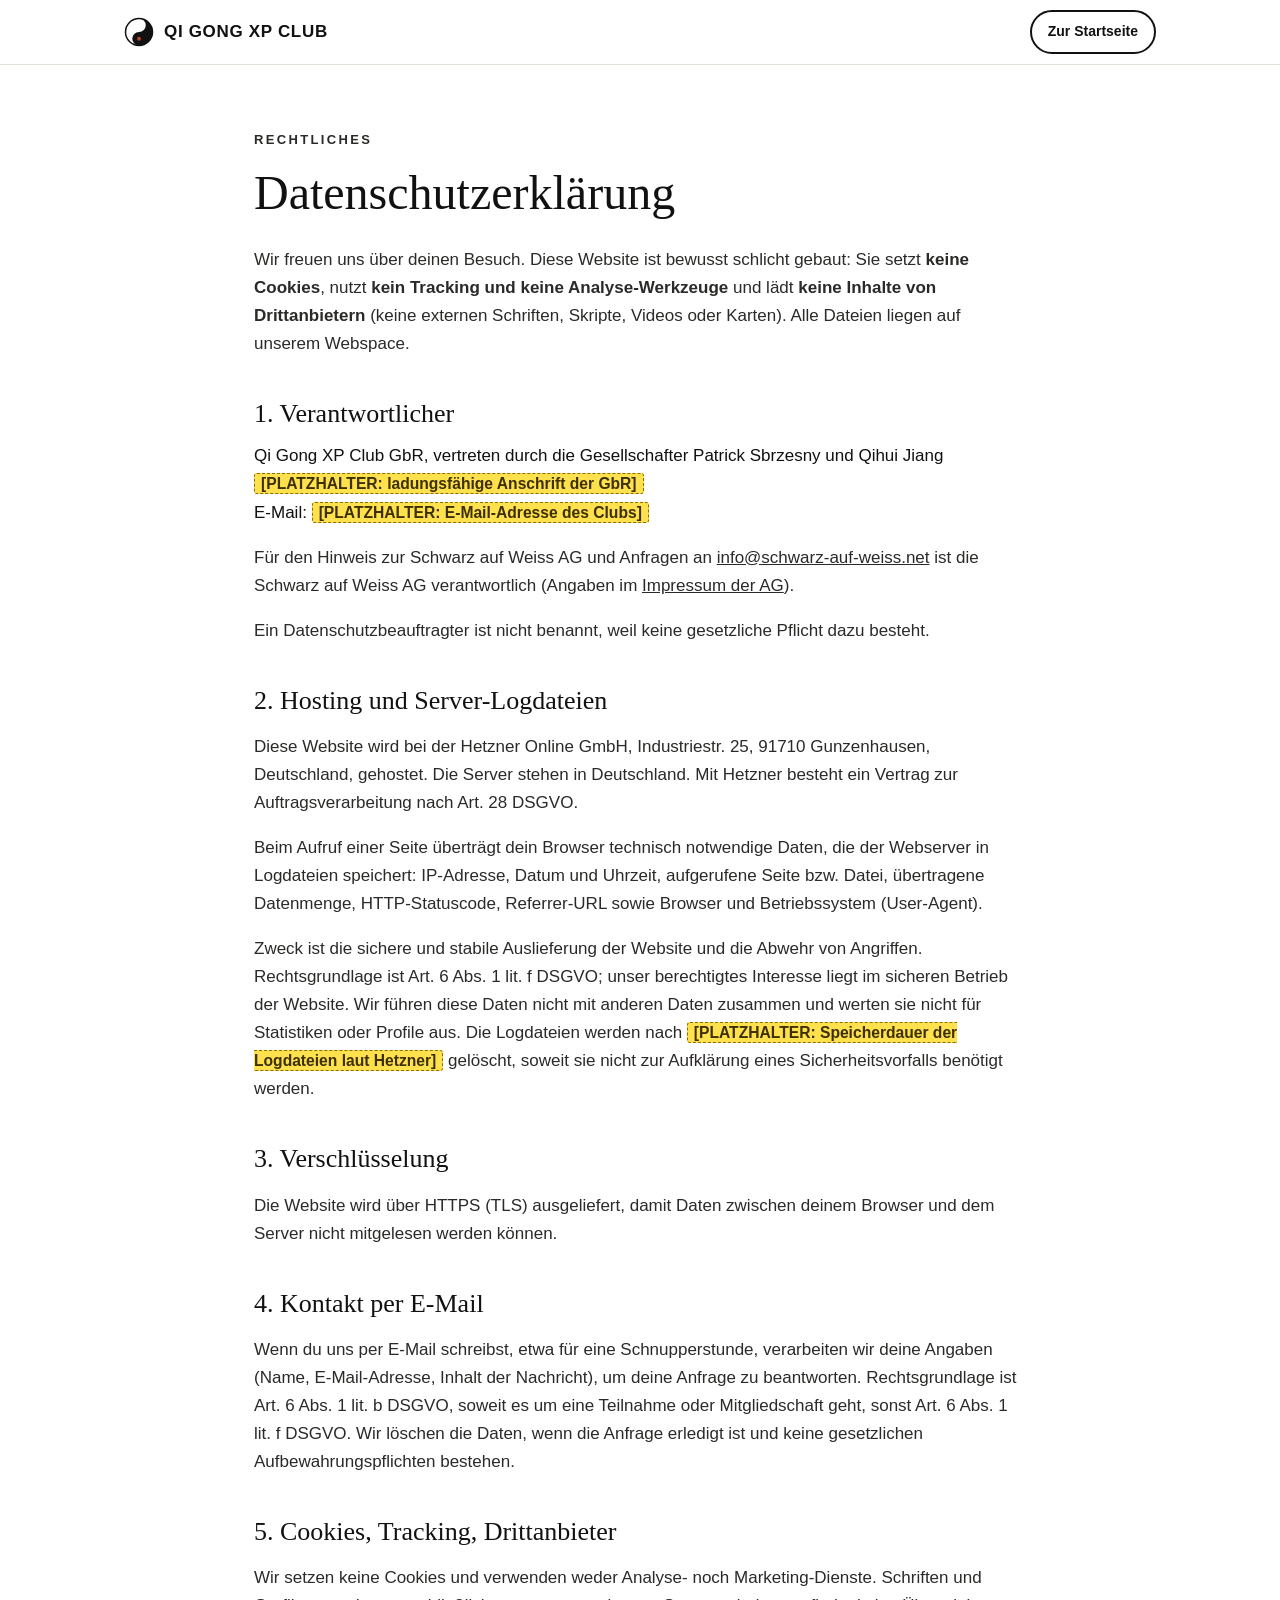
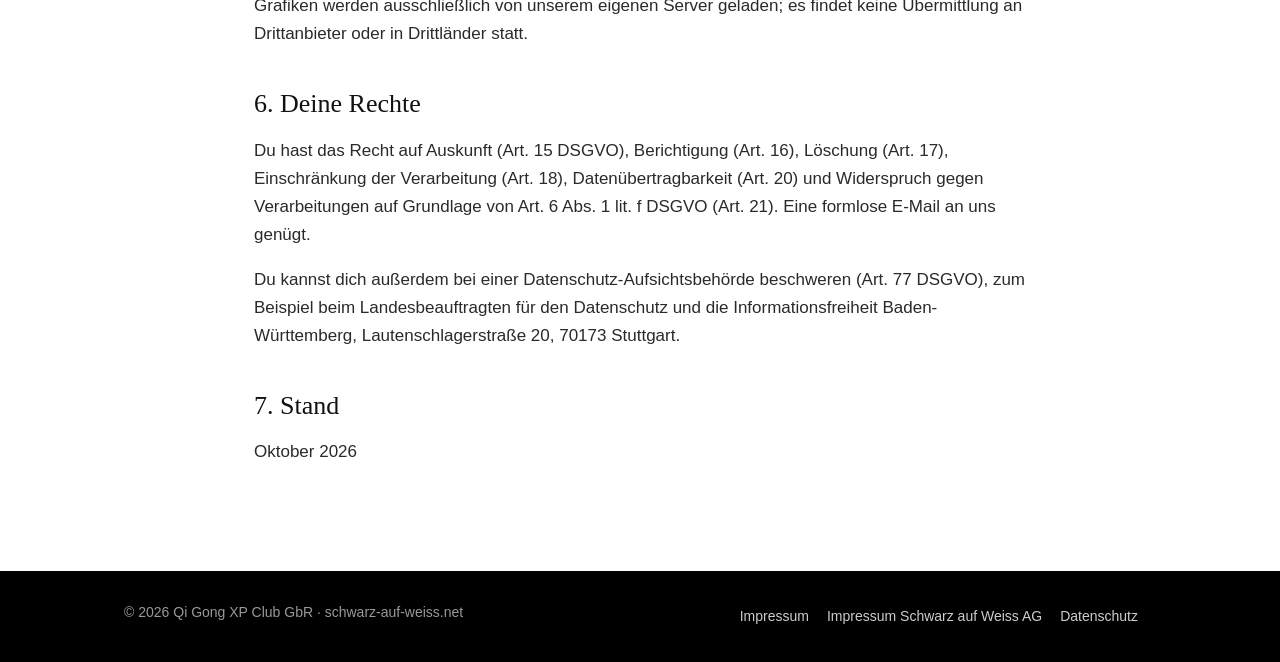
==== datenschutz.html @ 0718e920 "Statische Website schwarz-auf-weiss.net: AG-Hinweis, Qi Gong XP Club, Impressum, Datenschutz, Hetzne" ====
<!DOCTYPE html>
<html lang="de">
<head>
<meta charset="utf-8">
<meta name="viewport" content="width=device-width, initial-scale=1">
<title>Datenschutzerklärung · schwarz-auf-weiss.net</title>
<meta name="description" content="Datenschutzerklärung für schwarz-auf-weiss.net: keine Cookies, kein Tracking, keine Drittanbieter.">
<link rel="stylesheet" href="assets/style.css">
<link rel="icon" href="assets/favicon.svg" type="image/svg+xml">
</head>
<body>
<a class="skip" href="#inhalt">Zum Inhalt springen</a>

<header class="nav">
  <div class="wrap">
    <a class="logo" href="/" aria-label="Qi Gong XP Club">
      <svg viewBox="0 0 40 40" aria-hidden="true"><circle cx="20" cy="20" r="18" fill="none" stroke="#111" stroke-width="2"/><path d="M20 2a18 18 0 0 1 0 36a9 9 0 0 1 0-18a9 9 0 0 0 0-18z" fill="#111"/><circle cx="20" cy="11" r="2.6" fill="#fff"/><circle cx="20" cy="29" r="2.6" fill="#b5452a"/></svg>
      QI GONG XP CLUB
    </a>
    <a class="btn small ghost" href="/">Zur Startseite</a>
  </div>
</header>

<main id="inhalt" class="legal">
  <div class="wrap">
    <p class="eyebrow">Rechtliches</p>
    <h1>Datenschutzerklärung</h1>
    <p>Wir freuen uns über deinen Besuch. Diese Website ist bewusst schlicht gebaut: Sie setzt <strong>keine Cookies</strong>, nutzt <strong>kein Tracking und keine Analyse-Werkzeuge</strong> und lädt <strong>keine Inhalte von Drittanbietern</strong> (keine externen Schriften, Skripte, Videos oder Karten). Alle Dateien liegen auf unserem Webspace.</p>

    <h2>1. Verantwortlicher</h2>
    <address>
      Qi Gong XP Club GbR, vertreten durch die Gesellschafter Patrick Sbrzesny und Qihui Jiang<br>
      <span class="ph">[PLATZHALTER: ladungsfähige Anschrift der GbR]</span><br>
      E-Mail: <span class="ph">[PLATZHALTER: E-Mail-Adresse des Clubs]</span>
    </address>
    <p>Für den Hinweis zur Schwarz auf Weiss AG und Anfragen an <a href="mailto:info@schwarz-auf-weiss.net">info@schwarz-auf-weiss.net</a> ist die Schwarz auf Weiss AG verantwortlich (Angaben im <a href="impressum-ag.html">Impressum der AG</a>).</p>
    <p>Ein Datenschutzbeauftragter ist nicht benannt, weil keine gesetzliche Pflicht dazu besteht.</p>

    <h2>2. Hosting und Server-Logdateien</h2>
    <p>Diese Website wird bei der Hetzner Online GmbH, Industriestr. 25, 91710 Gunzenhausen, Deutschland, gehostet. Die Server stehen in Deutschland. Mit Hetzner besteht ein Vertrag zur Auftragsverarbeitung nach Art. 28 DSGVO.</p>
    <p>Beim Aufruf einer Seite überträgt dein Browser technisch notwendige Daten, die der Webserver in Logdateien speichert: IP-Adresse, Datum und Uhrzeit, aufgerufene Seite bzw. Datei, übertragene Datenmenge, HTTP-Statuscode, Referrer-URL sowie Browser und Betriebssystem (User-Agent).</p>
    <p>Zweck ist die sichere und stabile Auslieferung der Website und die Abwehr von Angriffen. Rechtsgrundlage ist Art. 6 Abs. 1 lit. f DSGVO; unser berechtigtes Interesse liegt im sicheren Betrieb der Website. Wir führen diese Daten nicht mit anderen Daten zusammen und werten sie nicht für Statistiken oder Profile aus. Die Logdateien werden nach <span class="ph">[PLATZHALTER: Speicherdauer der Logdateien laut Hetzner]</span> gelöscht, soweit sie nicht zur Aufklärung eines Sicherheitsvorfalls benötigt werden.</p>

    <h2>3. Verschlüsselung</h2>
    <p>Die Website wird über HTTPS (TLS) ausgeliefert, damit Daten zwischen deinem Browser und dem Server nicht mitgelesen werden können.</p>

    <h2>4. Kontakt per E-Mail</h2>
    <p>Wenn du uns per E-Mail schreibst, etwa für eine Schnupperstunde, verarbeiten wir deine Angaben (Name, E-Mail-Adresse, Inhalt der Nachricht), um deine Anfrage zu beantworten. Rechtsgrundlage ist Art. 6 Abs. 1 lit. b DSGVO, soweit es um eine Teilnahme oder Mitgliedschaft geht, sonst Art. 6 Abs. 1 lit. f DSGVO. Wir löschen die Daten, wenn die Anfrage erledigt ist und keine gesetzlichen Aufbewahrungspflichten bestehen.</p>

    <h2>5. Cookies, Tracking, Drittanbieter</h2>
    <p>Wir setzen keine Cookies und verwenden weder Analyse- noch Marketing-Dienste. Schriften und Grafiken werden ausschließlich von unserem eigenen Server geladen; es findet keine Übermittlung an Drittanbieter oder in Drittländer statt.</p>

    <h2>6. Deine Rechte</h2>
    <p>Du hast das Recht auf Auskunft (Art. 15 DSGVO), Berichtigung (Art. 16), Löschung (Art. 17), Einschränkung der Verarbeitung (Art. 18), Datenübertragbarkeit (Art. 20) und Widerspruch gegen Verarbeitungen auf Grundlage von Art. 6 Abs. 1 lit. f DSGVO (Art. 21). Eine formlose E-Mail an uns genügt.</p>
    <p>Du kannst dich außerdem bei einer Datenschutz-Aufsichtsbehörde beschweren (Art. 77 DSGVO), zum Beispiel beim Landesbeauftragten für den Datenschutz und die Informationsfreiheit Baden-Württemberg, Lautenschlagerstraße 20, 70173 Stuttgart.</p>

    <h2>7. Stand</h2>
    <p>Oktober 2026</p>

  </div>
</main>

<footer>
  <div class="wrap">
    <div>© 2026 Qi Gong XP Club GbR · schwarz-auf-weiss.net</div>
    <nav aria-label="Rechtliches"><a href="impressum.html">Impressum</a><a href="impressum-ag.html">Impressum Schwarz auf Weiss AG</a><a href="datenschutz.html">Datenschutz</a></nav>
  </div>
</footer>
</body>
</html>
---- assets/style.css ----
:root{
    --ink:#111; --paper:#fff; --soft:#f5f3ef; --line:#e3e0da; --muted:#5d5a55;
    --accent:#b5452a; --accent-soft:#f6e9e4;
    --max:1080px;
    --font:-apple-system,BlinkMacSystemFont,"Segoe UI",Roboto,"Helvetica Neue",Arial,sans-serif;
    --serif:Georgia,"Times New Roman",serif;
  }
  *{box-sizing:border-box}
  html{scroll-behavior:smooth}
  body{margin:0;font-family:var(--font);color:var(--ink);background:var(--paper);line-height:1.65;font-size:17px;-webkit-font-smoothing:antialiased}
  a{color:inherit}
  .wrap{max-width:var(--max);margin:0 auto;padding:0 24px}
  header.nav{position:sticky;top:0;z-index:10;background:rgba(255,255,255,.94);backdrop-filter:blur(6px);border-bottom:1px solid var(--line)}
  header.nav .wrap{display:flex;align-items:center;justify-content:space-between;height:64px;gap:16px}
  .logo{display:flex;align-items:center;gap:10px;font-weight:700;letter-spacing:.04em;text-decoration:none}
  .logo svg{width:30px;height:30px}
  nav ul{list-style:none;display:flex;gap:22px;margin:0;padding:0;font-size:15px}
  nav a{text-decoration:none;color:var(--muted)}
  nav a:hover{color:var(--ink)}
  .btn{display:inline-block;background:var(--ink);color:#fff;text-decoration:none;padding:13px 24px;border-radius:999px;font-weight:600;font-size:16px;border:2px solid var(--ink);transition:.2s}
  .btn:hover{background:var(--accent);border-color:var(--accent)}
  .btn.ghost{background:transparent;color:var(--ink)}
  .btn.ghost:hover{background:var(--ink);color:#fff;border-color:var(--ink)}
  .btn.small{padding:8px 16px;font-size:14px}

  /* Hero */
  .hero{background:var(--ink);color:#fff;position:relative;overflow:hidden}
  .hero .wrap{display:grid;grid-template-columns:1.2fr .8fr;align-items:center;gap:40px;padding-top:96px;padding-bottom:96px}
  .eyebrow{text-transform:uppercase;letter-spacing:.18em;font-size:13px;color:var(--accent);font-weight:700;margin:0 0 14px}
  .hero .eyebrow{color:#e9a48f}
  h1,h2,h3{font-family:var(--serif);font-weight:400;line-height:1.2;margin:0 0 .5em}
  h1{font-size:clamp(40px,6vw,68px)}
  h2{font-size:clamp(30px,4vw,42px)}
  h3{font-size:22px}
  .hero p.lead{font-size:20px;color:#d8d5cf;max-width:34em}
  .hero .facts{display:flex;flex-wrap:wrap;gap:10px;margin:26px 0 34px;padding:0;list-style:none}
  .hero .facts li{border:1px solid #444;border-radius:999px;padding:6px 14px;font-size:15px;color:#eee}
  .hero .btn{background:#fff;color:var(--ink);border-color:#fff}
  .hero .btn:hover{background:var(--accent);border-color:var(--accent);color:#fff}
  .hero .btn.ghost{background:transparent;color:#fff;border-color:#666;margin-left:10px}
  .hero-art{display:flex;justify-content:center}
  .hero-art svg{width:100%;max-width:340px;height:auto}

  section{padding:88px 0}
  section.alt{background:var(--soft)}
  .intro{max-width:44em;color:var(--muted);font-size:18px;margin-bottom:40px}

  /* Timeline */
  .timeline{display:grid;grid-template-columns:repeat(3,1fr);gap:0;border:1px solid var(--line);border-radius:14px;overflow:hidden;background:#fff}
  .tl{padding:28px 26px;border-right:1px solid var(--line)}
  .tl:last-child{border-right:none}
  .tl .time{font-family:var(--serif);font-size:30px}
  .tl .dur{display:inline-block;background:var(--accent-soft);color:var(--accent);font-weight:700;font-size:13px;padding:3px 10px;border-radius:999px;margin:6px 0 12px}
  .tl p{margin:0;color:var(--muted)}
  .bar{display:flex;height:10px;border-radius:999px;overflow:hidden;margin:28px 0 8px}
  .bar span:first-child{flex:1;background:var(--ink)}
  .bar span:last-child{flex:1;background:var(--accent)}
  .bar-legend{display:flex;justify-content:space-between;font-size:14px;color:var(--muted)}

  /* Cards */
  .cards{display:grid;grid-template-columns:repeat(2,1fr);gap:22px}
  .card{background:#fff;border:1px solid var(--line);border-radius:14px;padding:28px;position:relative}
  .card .num{font-family:var(--serif);color:var(--accent);font-size:15px;letter-spacing:.1em}
  .card h3{margin-top:6px}
  .card .zh{color:var(--muted);font-size:14px;font-style:italic;margin:-6px 0 10px}
  .card p{margin:0 0 10px}
  .card .effect{border-top:1px dashed var(--line);padding-top:10px;margin-top:12px;font-size:15px;color:var(--muted)}
  .card .effect strong{color:var(--ink)}
  .card.feature{grid-column:1/-1;background:var(--ink);color:#fff;border-color:var(--ink);display:grid;grid-template-columns:1fr 200px;gap:30px;align-items:center}
  .card.feature .zh,.card.feature .effect{color:#cfcac2}
  .card.feature .effect{border-color:#444}
  .card.feature .effect strong{color:#fff}
  .card.feature svg{width:100%;height:auto}

  /* Sitting */
  .sit{display:grid;grid-template-columns:.8fr 1.2fr;gap:56px;align-items:start}
  .sit-art{background:#fff;border:1px solid var(--line);border-radius:14px;padding:30px;display:flex;justify-content:center}
  .sit-art svg{width:100%;max-width:280px;height:auto}
  dl.steps{margin:0}
  dl.steps dt{font-weight:700;margin-top:18px;display:flex;align-items:center;gap:10px}
  dl.steps dt::before{content:"";width:8px;height:8px;border-radius:50%;background:var(--accent);flex:none}
  dl.steps dd{margin:4px 0 0 18px;color:var(--muted)}
  .note{background:var(--accent-soft);border-left:4px solid var(--accent);padding:16px 20px;border-radius:0 10px 10px 0;margin-top:28px;font-size:16px}
  .tag{display:inline-block;font-size:12px;font-weight:700;text-transform:uppercase;letter-spacing:.1em;background:var(--accent);color:#fff;padding:2px 8px;border-radius:4px;margin-right:8px;vertical-align:2px}

  /* Zeremonie */
  .lead-quote{font-family:var(--serif);font-size:22px;line-height:1.5;max-width:40em;margin:0 0 14px}
  .form3{display:grid;grid-template-columns:repeat(3,1fr);gap:22px;margin:36px 0 48px}
  .form3 .q h3{margin:0 0 8px}
  .steps5{list-style:none;margin:0 0 14px;padding:0;border:1px solid var(--line);border-radius:14px;background:#fff;overflow:hidden}
  .steps5 li{display:grid;grid-template-columns:70px 1fr;gap:20px;padding:20px 26px;border-bottom:1px solid var(--line)}
  .steps5 li:last-child{border-bottom:none}
  .steps5 .min{font-family:var(--serif);font-size:26px;color:var(--accent);line-height:1.1}
  .steps5 .min small{display:block;font-family:var(--font);font-size:12px;color:var(--muted);letter-spacing:.08em;text-transform:uppercase}
  .steps5 h3{font-size:20px;margin:0 0 4px}
  .steps5 p{margin:0;color:var(--muted)}
  .sub{font-family:var(--serif);font-size:26px;margin:48px 0 18px}
  .qlist{display:grid;grid-template-columns:repeat(5,1fr);gap:14px}
  .qlist .q{padding:22px}
  .qlist .q .mark{font-size:36px}
  .qlist .q p.big{font-size:19px;margin:6px 0 0}
  .copylines{display:grid;grid-template-columns:repeat(3,1fr);gap:22px;margin-top:40px}
  .copylines p{margin:0;font-family:var(--serif);font-size:19px;border-left:3px solid var(--accent);padding-left:16px}
  @media (max-width:860px){.form3,.copylines,.qlist{grid-template-columns:1fr}.steps5 li{grid-template-columns:56px 1fr;padding:18px}}
  /* Feedback */
  .questions{display:grid;grid-template-columns:repeat(auto-fit,minmax(260px,1fr));gap:22px;margin-top:10px}
  .q{border:1px solid var(--line);border-radius:14px;padding:30px;background:#fff}
  .q .mark{font-family:var(--serif);font-size:56px;line-height:1;color:var(--accent)}
  .q p.big{font-family:var(--serif);font-size:24px;margin:8px 0 10px;color:var(--ink)}
  .q p{color:var(--muted);margin:0}
  .q p.big{color:var(--ink);margin:8px 0 10px}

  /* About */
  .people{display:grid;grid-template-columns:repeat(2,1fr);gap:22px}
  .person{display:flex;gap:22px;align-items:flex-start;border:1px solid var(--line);border-radius:14px;padding:28px;background:#fff}
  .avatar{flex:none;width:84px;height:84px;border-radius:50%;background:var(--ink);color:#fff;display:flex;align-items:center;justify-content:center;font-family:var(--serif);font-size:30px}
  .person.q2 .avatar{background:var(--accent)}
  .person .role{color:var(--accent);font-weight:600;font-size:15px;margin:-6px 0 8px}
  .person p{margin:0;color:var(--muted)}
  .ph{background:#fff6c9;color:#6b5600;padding:0 4px;border-radius:3px;font-size:.92em}
  .card.feature .ph,.hero .ph,footer .ph,.contact .ph{background:#3a3524;color:#ffe58a}

  /* Pricing */
  .pricing{display:grid;grid-template-columns:1fr 1fr;gap:22px;align-items:stretch}
  .price-card{background:var(--ink);color:#fff;border-radius:14px;padding:40px}
  .price{font-family:var(--serif);font-size:64px;line-height:1;margin:10px 0}
  .price small{font-size:20px;color:#bbb}
  .price-card ul{list-style:none;padding:0;margin:24px 0 30px}
  .price-card li{padding:8px 0 8px 28px;border-bottom:1px solid #333;position:relative}
  .price-card li::before{content:"";position:absolute;left:0;top:16px;width:12px;height:6px;border-left:2px solid #e9a48f;border-bottom:2px solid #e9a48f;transform:rotate(-45deg)}
  .price-card .btn{background:#fff;color:var(--ink);border-color:#fff}
  .price-card .btn:hover{background:var(--accent);border-color:var(--accent);color:#fff}
  .modes{display:grid;gap:22px}
  .mode{border:1px solid var(--line);border-radius:14px;padding:28px;background:#fff;display:flex;gap:18px}
  .mode svg{flex:none;width:44px;height:44px}
  .mode p{margin:0;color:var(--muted)}

  /* Contact */
  .contact{background:var(--ink);color:#fff;text-align:center}
  .contact p{color:#cfcac2;max-width:36em;margin:0 auto 28px;font-size:18px}
  .contact .btn{background:var(--accent);border-color:var(--accent)}
  .contact .btn:hover{background:#fff;color:var(--ink);border-color:#fff}
  .contact .meta{margin-top:24px;font-size:15px;color:#aaa}

  footer{background:#000;color:#999;font-size:14px;padding:30px 0}
  footer .wrap{display:flex;flex-wrap:wrap;justify-content:space-between;gap:14px}
  footer a{color:#ccc;text-decoration:none;margin-right:18px}

  .disclaimer{font-size:14px;color:var(--muted);margin-top:28px}

  @media (max-width:860px){
    nav ul{display:none}
    .hero .wrap,.sit,.pricing,.people{grid-template-columns:1fr}
    .hero .wrap{padding-top:64px;padding-bottom:64px}
    .hero-art{order:-1}
    .hero-art svg{max-width:200px}
    .timeline{grid-template-columns:1fr}
    .tl{border-right:none;border-bottom:1px solid var(--line)}
    .tl:last-child{border-bottom:none}
    .cards{grid-template-columns:1fr}
    .card.feature{grid-template-columns:1fr}
    .card.feature svg{max-width:160px}
    section{padding:64px 0}
    .hero .btn.ghost{margin:10px 0 0}
    .logo{font-size:14px;white-space:nowrap}
    .btn.small{white-space:nowrap;padding:7px 12px;font-size:13px}
    .person{flex-direction:column;gap:14px}
    .ph{white-space:normal}
    .price{font-size:52px}
    .price-card{padding:30px 24px}
  }

  /* Barrierearmut */
  .skip{position:absolute;left:-9999px;top:0;background:#fff;color:#111;padding:10px 16px;z-index:100;border:2px solid #111}
  .skip:focus{left:12px;top:12px}
  a:focus-visible,.btn:focus-visible{outline:3px solid #e9a48f;outline-offset:3px}
  @media (prefers-reduced-motion:reduce){html{scroll-behavior:auto}*{transition:none!important}}
  .ph{font-weight:700;background:#ffe14d;color:#3d3000;padding:1px 6px;border-radius:3px;border:1px dashed #8a6d00}
  .card.feature .ph,.hero .ph,footer .ph,.contact .ph{background:#ffe14d;color:#3d3000}

  /* Hinweis AG */
  .ag-notice{background:var(--soft);border-bottom:1px solid var(--line);padding:56px 0}
  .ag-notice .box{background:#fff;border:1px solid var(--line);border-left:6px solid var(--ink);border-radius:0 14px 14px 0;padding:32px 34px;max-width:860px}
  .ag-notice h2{font-size:clamp(26px,3.4vw,36px)}
  .ag-notice p{margin:0 0 12px;color:#2b2a28}
  .ag-notice .meta{font-size:15px;color:var(--muted);margin-top:18px}
  .ag-notice .next{margin-top:22px;padding-top:18px;border-top:1px dashed var(--line)}
  .ag-notice .next strong{color:var(--accent)}

  /* Rechtstexte */
  .legal{padding:64px 0 88px}
  .legal .wrap{max-width:820px}
  .legal h1{font-size:clamp(34px,5vw,48px)}
  .legal h2{font-size:26px;margin-top:40px}
  .legal h3{font-size:19px;margin-top:26px;font-family:var(--font);font-weight:700}
  .legal address{font-style:normal}
  .legal p,.legal li{color:#2b2a28}
  .legal .hint{background:var(--soft);border-left:4px solid var(--line);padding:14px 18px;border-radius:0 10px 10px 0;font-size:15px;color:var(--muted)}
  footer nav a{display:inline-block;padding:4px 0}
  @media (max-width:860px){.ag-notice{padding:36px 0}.ag-notice .box{padding:24px 20px}}
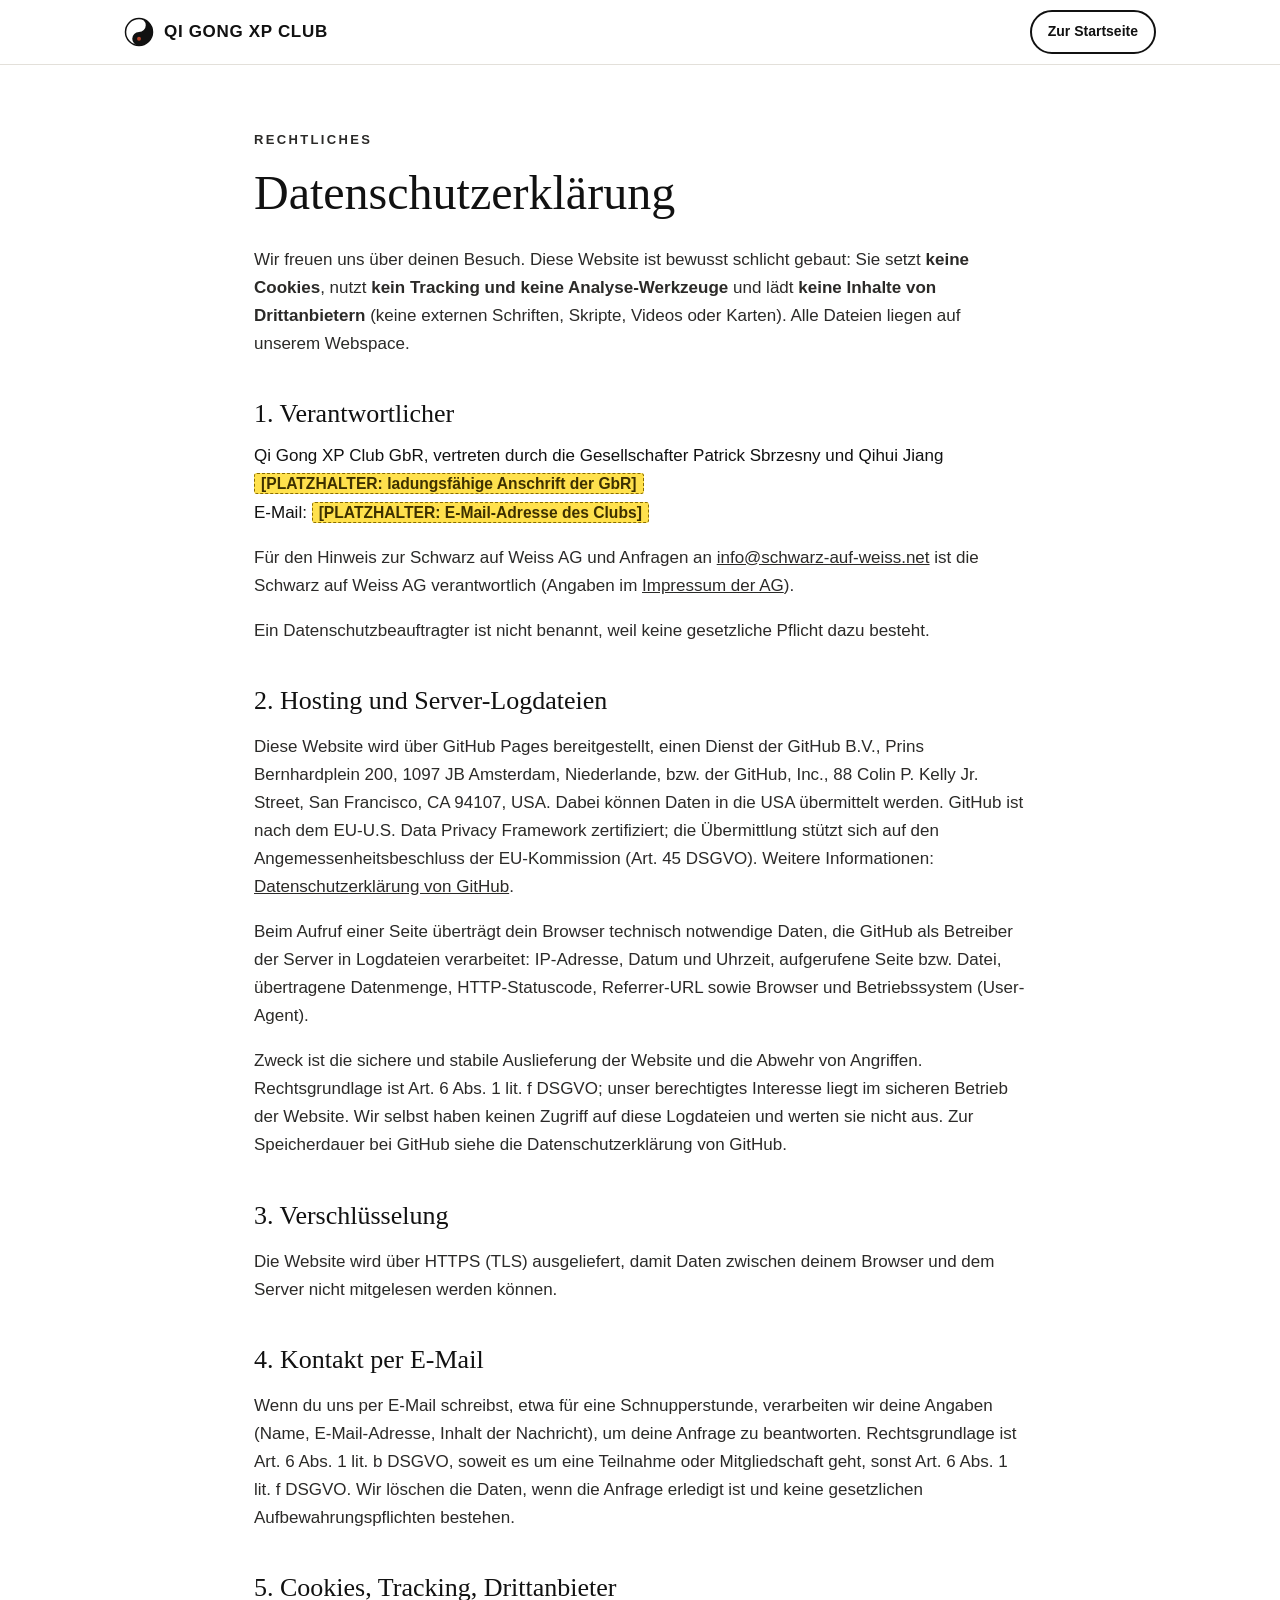
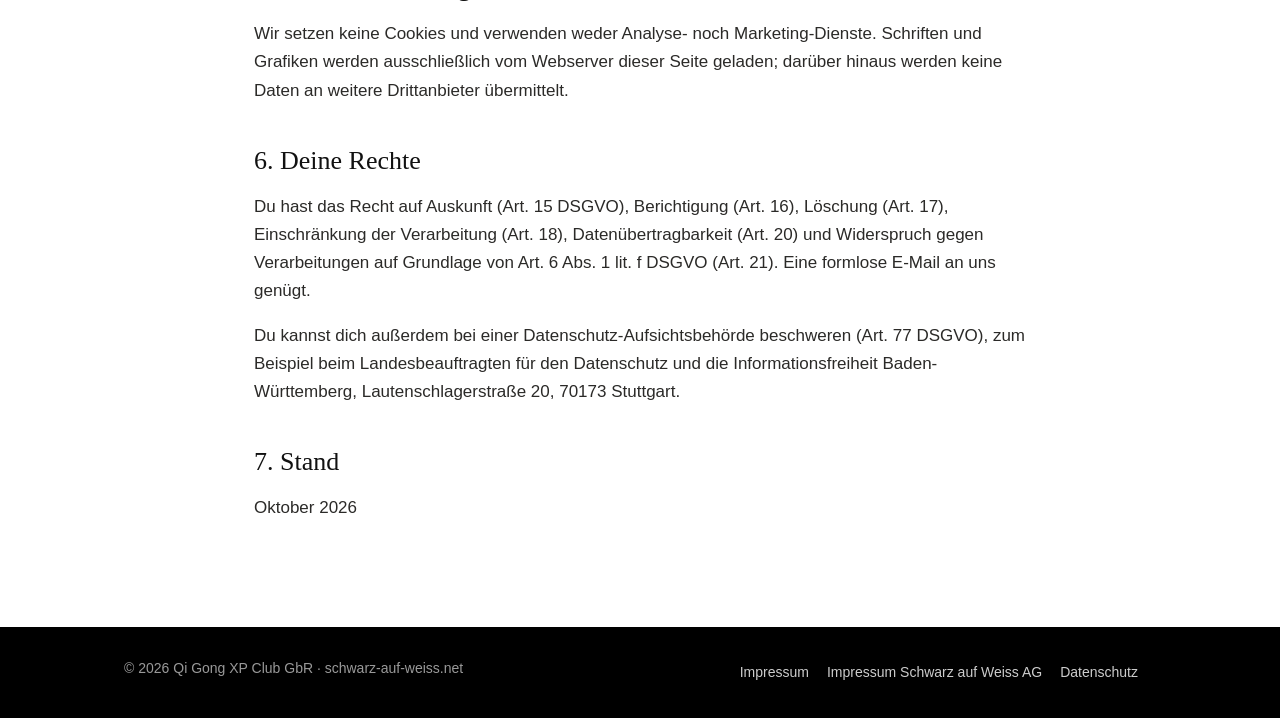
==== commit 3e2daa3f: "Umstellung auf GitHub Pages: CNAME, Datenschutz angepasst, Hetzner-Deploy entfernt" ====
--- a/datenschutz.html
+++ b/datenschutz.html
@@ -37,9 +37,9 @@
     <p>Ein Datenschutzbeauftragter ist nicht benannt, weil keine gesetzliche Pflicht dazu besteht.</p>
 
     <h2>2. Hosting und Server-Logdateien</h2>
-    <p>Diese Website wird bei der Hetzner Online GmbH, Industriestr. 25, 91710 Gunzenhausen, Deutschland, gehostet. Die Server stehen in Deutschland. Mit Hetzner besteht ein Vertrag zur Auftragsverarbeitung nach Art. 28 DSGVO.</p>
-    <p>Beim Aufruf einer Seite überträgt dein Browser technisch notwendige Daten, die der Webserver in Logdateien speichert: IP-Adresse, Datum und Uhrzeit, aufgerufene Seite bzw. Datei, übertragene Datenmenge, HTTP-Statuscode, Referrer-URL sowie Browser und Betriebssystem (User-Agent).</p>
-    <p>Zweck ist die sichere und stabile Auslieferung der Website und die Abwehr von Angriffen. Rechtsgrundlage ist Art. 6 Abs. 1 lit. f DSGVO; unser berechtigtes Interesse liegt im sicheren Betrieb der Website. Wir führen diese Daten nicht mit anderen Daten zusammen und werten sie nicht für Statistiken oder Profile aus. Die Logdateien werden nach <span class="ph">[PLATZHALTER: Speicherdauer der Logdateien laut Hetzner]</span> gelöscht, soweit sie nicht zur Aufklärung eines Sicherheitsvorfalls benötigt werden.</p>
+    <p>Diese Website wird über GitHub Pages bereitgestellt, einen Dienst der GitHub B.V., Prins Bernhardplein 200, 1097 JB Amsterdam, Niederlande, bzw. der GitHub, Inc., 88 Colin P. Kelly Jr. Street, San Francisco, CA 94107, USA. Dabei können Daten in die USA übermittelt werden. GitHub ist nach dem EU-U.S. Data Privacy Framework zertifiziert; die Übermittlung stützt sich auf den Angemessenheitsbeschluss der EU-Kommission (Art. 45 DSGVO). Weitere Informationen: <a href="https://docs.github.com/de/site-policy/privacy-policies/github-general-privacy-statement">Datenschutzerklärung von GitHub</a>.</p>
+    <p>Beim Aufruf einer Seite überträgt dein Browser technisch notwendige Daten, die GitHub als Betreiber der Server in Logdateien verarbeitet: IP-Adresse, Datum und Uhrzeit, aufgerufene Seite bzw. Datei, übertragene Datenmenge, HTTP-Statuscode, Referrer-URL sowie Browser und Betriebssystem (User-Agent).</p>
+    <p>Zweck ist die sichere und stabile Auslieferung der Website und die Abwehr von Angriffen. Rechtsgrundlage ist Art. 6 Abs. 1 lit. f DSGVO; unser berechtigtes Interesse liegt im sicheren Betrieb der Website. Wir selbst haben keinen Zugriff auf diese Logdateien und werten sie nicht aus. Zur Speicherdauer bei GitHub siehe die Datenschutzerklärung von GitHub.</p>
 
     <h2>3. Verschlüsselung</h2>
     <p>Die Website wird über HTTPS (TLS) ausgeliefert, damit Daten zwischen deinem Browser und dem Server nicht mitgelesen werden können.</p>
@@ -48,7 +48,7 @@
     <p>Wenn du uns per E-Mail schreibst, etwa für eine Schnupperstunde, verarbeiten wir deine Angaben (Name, E-Mail-Adresse, Inhalt der Nachricht), um deine Anfrage zu beantworten. Rechtsgrundlage ist Art. 6 Abs. 1 lit. b DSGVO, soweit es um eine Teilnahme oder Mitgliedschaft geht, sonst Art. 6 Abs. 1 lit. f DSGVO. Wir löschen die Daten, wenn die Anfrage erledigt ist und keine gesetzlichen Aufbewahrungspflichten bestehen.</p>
 
     <h2>5. Cookies, Tracking, Drittanbieter</h2>
-    <p>Wir setzen keine Cookies und verwenden weder Analyse- noch Marketing-Dienste. Schriften und Grafiken werden ausschließlich von unserem eigenen Server geladen; es findet keine Übermittlung an Drittanbieter oder in Drittländer statt.</p>
+    <p>Wir setzen keine Cookies und verwenden weder Analyse- noch Marketing-Dienste. Schriften und Grafiken werden ausschließlich vom Webserver dieser Seite geladen; darüber hinaus werden keine Daten an weitere Drittanbieter übermittelt.</p>
 
     <h2>6. Deine Rechte</h2>
     <p>Du hast das Recht auf Auskunft (Art. 15 DSGVO), Berichtigung (Art. 16), Löschung (Art. 17), Einschränkung der Verarbeitung (Art. 18), Datenübertragbarkeit (Art. 20) und Widerspruch gegen Verarbeitungen auf Grundlage von Art. 6 Abs. 1 lit. f DSGVO (Art. 21). Eine formlose E-Mail an uns genügt.</p>
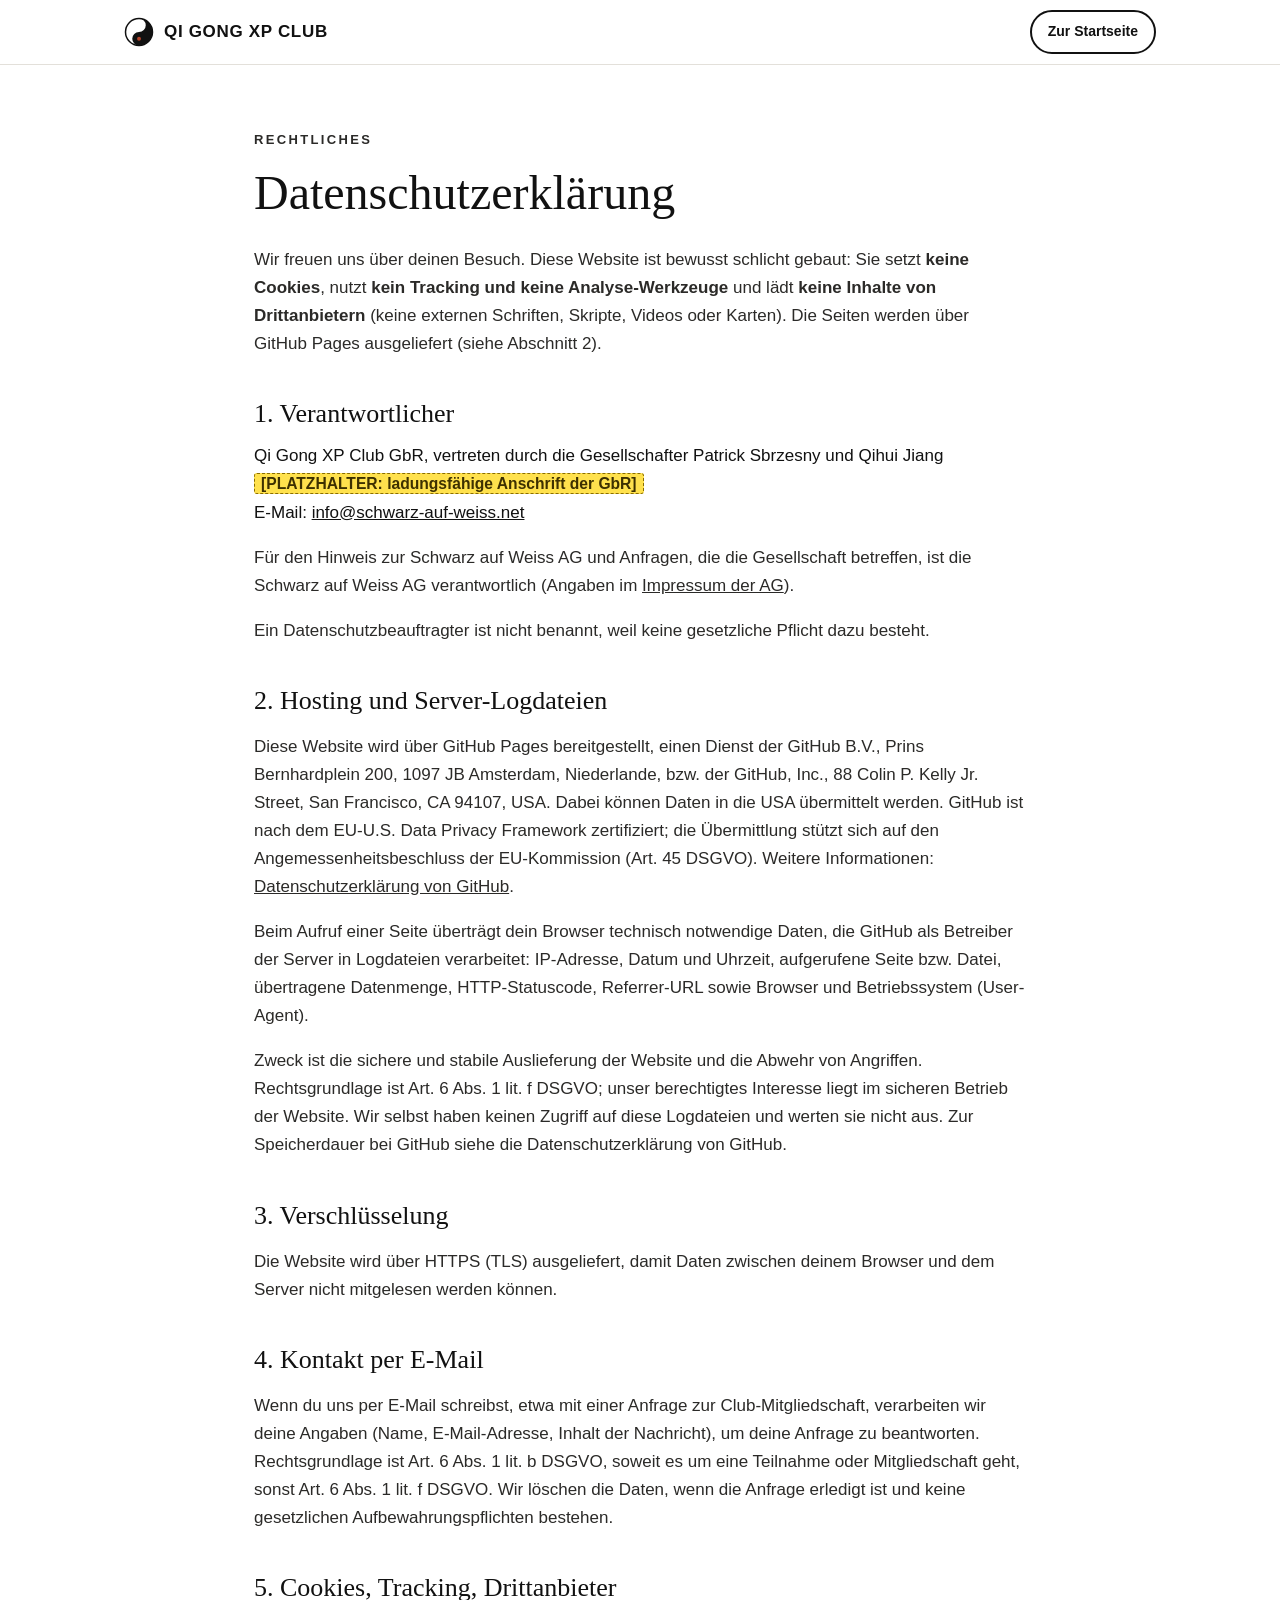
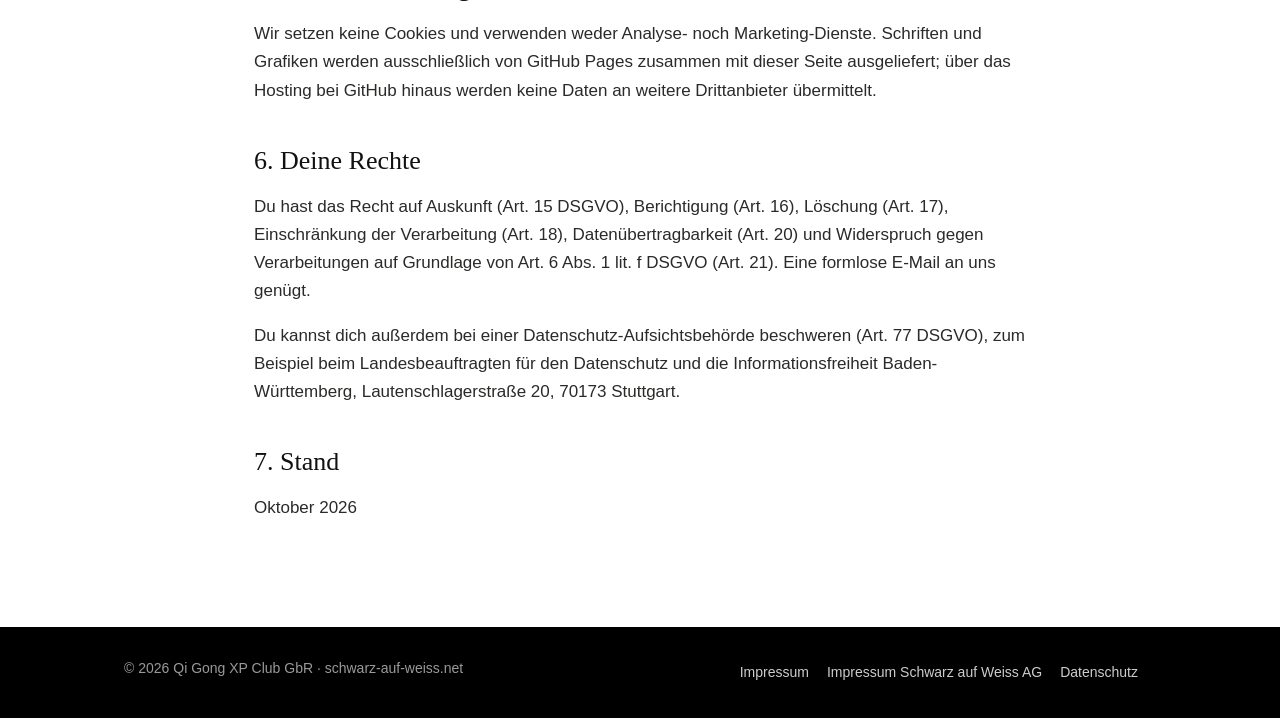
==== commit 064e3838: "Korrekturen Vorstand: Entwurfshinweise entfernt, Kontakt info@schwarz-auf-weiss.net, 2026, noindex b" ====
--- a/datenschutz.html
+++ b/datenschutz.html
@@ -3,6 +3,7 @@
 <head>
 <meta charset="utf-8">
 <meta name="viewport" content="width=device-width, initial-scale=1">
+<meta name="robots" content="noindex">
 <title>Datenschutzerklärung · schwarz-auf-weiss.net</title>
 <meta name="description" content="Datenschutzerklärung für schwarz-auf-weiss.net: keine Cookies, kein Tracking, keine Drittanbieter.">
 <link rel="stylesheet" href="assets/style.css">
@@ -13,11 +14,11 @@
 
 <header class="nav">
   <div class="wrap">
-    <a class="logo" href="/" aria-label="Qi Gong XP Club">
+    <a class="logo" href="./" aria-label="Qi Gong XP Club">
       <svg viewBox="0 0 40 40" aria-hidden="true"><circle cx="20" cy="20" r="18" fill="none" stroke="#111" stroke-width="2"/><path d="M20 2a18 18 0 0 1 0 36a9 9 0 0 1 0-18a9 9 0 0 0 0-18z" fill="#111"/><circle cx="20" cy="11" r="2.6" fill="#fff"/><circle cx="20" cy="29" r="2.6" fill="#b5452a"/></svg>
       QI GONG XP CLUB
     </a>
-    <a class="btn small ghost" href="/">Zur Startseite</a>
+    <a class="btn small ghost" href="./">Zur Startseite</a>
   </div>
 </header>
 
@@ -25,15 +26,15 @@
   <div class="wrap">
     <p class="eyebrow">Rechtliches</p>
     <h1>Datenschutzerklärung</h1>
-    <p>Wir freuen uns über deinen Besuch. Diese Website ist bewusst schlicht gebaut: Sie setzt <strong>keine Cookies</strong>, nutzt <strong>kein Tracking und keine Analyse-Werkzeuge</strong> und lädt <strong>keine Inhalte von Drittanbietern</strong> (keine externen Schriften, Skripte, Videos oder Karten). Alle Dateien liegen auf unserem Webspace.</p>
+    <p>Wir freuen uns über deinen Besuch. Diese Website ist bewusst schlicht gebaut: Sie setzt <strong>keine Cookies</strong>, nutzt <strong>kein Tracking und keine Analyse-Werkzeuge</strong> und lädt <strong>keine Inhalte von Drittanbietern</strong> (keine externen Schriften, Skripte, Videos oder Karten). Die Seiten werden über GitHub Pages ausgeliefert (siehe Abschnitt 2).</p>
 
     <h2>1. Verantwortlicher</h2>
     <address>
       Qi Gong XP Club GbR, vertreten durch die Gesellschafter Patrick Sbrzesny und Qihui Jiang<br>
       <span class="ph">[PLATZHALTER: ladungsfähige Anschrift der GbR]</span><br>
-      E-Mail: <span class="ph">[PLATZHALTER: E-Mail-Adresse des Clubs]</span>
+      E-Mail: <a href="mailto:info@schwarz-auf-weiss.net">info@schwarz-auf-weiss.net</a>
     </address>
-    <p>Für den Hinweis zur Schwarz auf Weiss AG und Anfragen an <a href="mailto:info@schwarz-auf-weiss.net">info@schwarz-auf-weiss.net</a> ist die Schwarz auf Weiss AG verantwortlich (Angaben im <a href="impressum-ag.html">Impressum der AG</a>).</p>
+    <p>Für den Hinweis zur Schwarz auf Weiss AG und Anfragen, die die Gesellschaft betreffen, ist die Schwarz auf Weiss AG verantwortlich (Angaben im <a href="impressum-ag.html">Impressum der AG</a>).</p>
     <p>Ein Datenschutzbeauftragter ist nicht benannt, weil keine gesetzliche Pflicht dazu besteht.</p>
 
     <h2>2. Hosting und Server-Logdateien</h2>
@@ -45,10 +46,10 @@
     <p>Die Website wird über HTTPS (TLS) ausgeliefert, damit Daten zwischen deinem Browser und dem Server nicht mitgelesen werden können.</p>
 
     <h2>4. Kontakt per E-Mail</h2>
-    <p>Wenn du uns per E-Mail schreibst, etwa für eine Schnupperstunde, verarbeiten wir deine Angaben (Name, E-Mail-Adresse, Inhalt der Nachricht), um deine Anfrage zu beantworten. Rechtsgrundlage ist Art. 6 Abs. 1 lit. b DSGVO, soweit es um eine Teilnahme oder Mitgliedschaft geht, sonst Art. 6 Abs. 1 lit. f DSGVO. Wir löschen die Daten, wenn die Anfrage erledigt ist und keine gesetzlichen Aufbewahrungspflichten bestehen.</p>
+    <p>Wenn du uns per E-Mail schreibst, etwa mit einer Anfrage zur Club-Mitgliedschaft, verarbeiten wir deine Angaben (Name, E-Mail-Adresse, Inhalt der Nachricht), um deine Anfrage zu beantworten. Rechtsgrundlage ist Art. 6 Abs. 1 lit. b DSGVO, soweit es um eine Teilnahme oder Mitgliedschaft geht, sonst Art. 6 Abs. 1 lit. f DSGVO. Wir löschen die Daten, wenn die Anfrage erledigt ist und keine gesetzlichen Aufbewahrungspflichten bestehen.</p>
 
     <h2>5. Cookies, Tracking, Drittanbieter</h2>
-    <p>Wir setzen keine Cookies und verwenden weder Analyse- noch Marketing-Dienste. Schriften und Grafiken werden ausschließlich vom Webserver dieser Seite geladen; darüber hinaus werden keine Daten an weitere Drittanbieter übermittelt.</p>
+    <p>Wir setzen keine Cookies und verwenden weder Analyse- noch Marketing-Dienste. Schriften und Grafiken werden ausschließlich von GitHub Pages zusammen mit dieser Seite ausgeliefert; über das Hosting bei GitHub hinaus werden keine Daten an weitere Drittanbieter übermittelt.</p>
 
     <h2>6. Deine Rechte</h2>
     <p>Du hast das Recht auf Auskunft (Art. 15 DSGVO), Berichtigung (Art. 16), Löschung (Art. 17), Einschränkung der Verarbeitung (Art. 18), Datenübertragbarkeit (Art. 20) und Widerspruch gegen Verarbeitungen auf Grundlage von Art. 6 Abs. 1 lit. f DSGVO (Art. 21). Eine formlose E-Mail an uns genügt.</p>
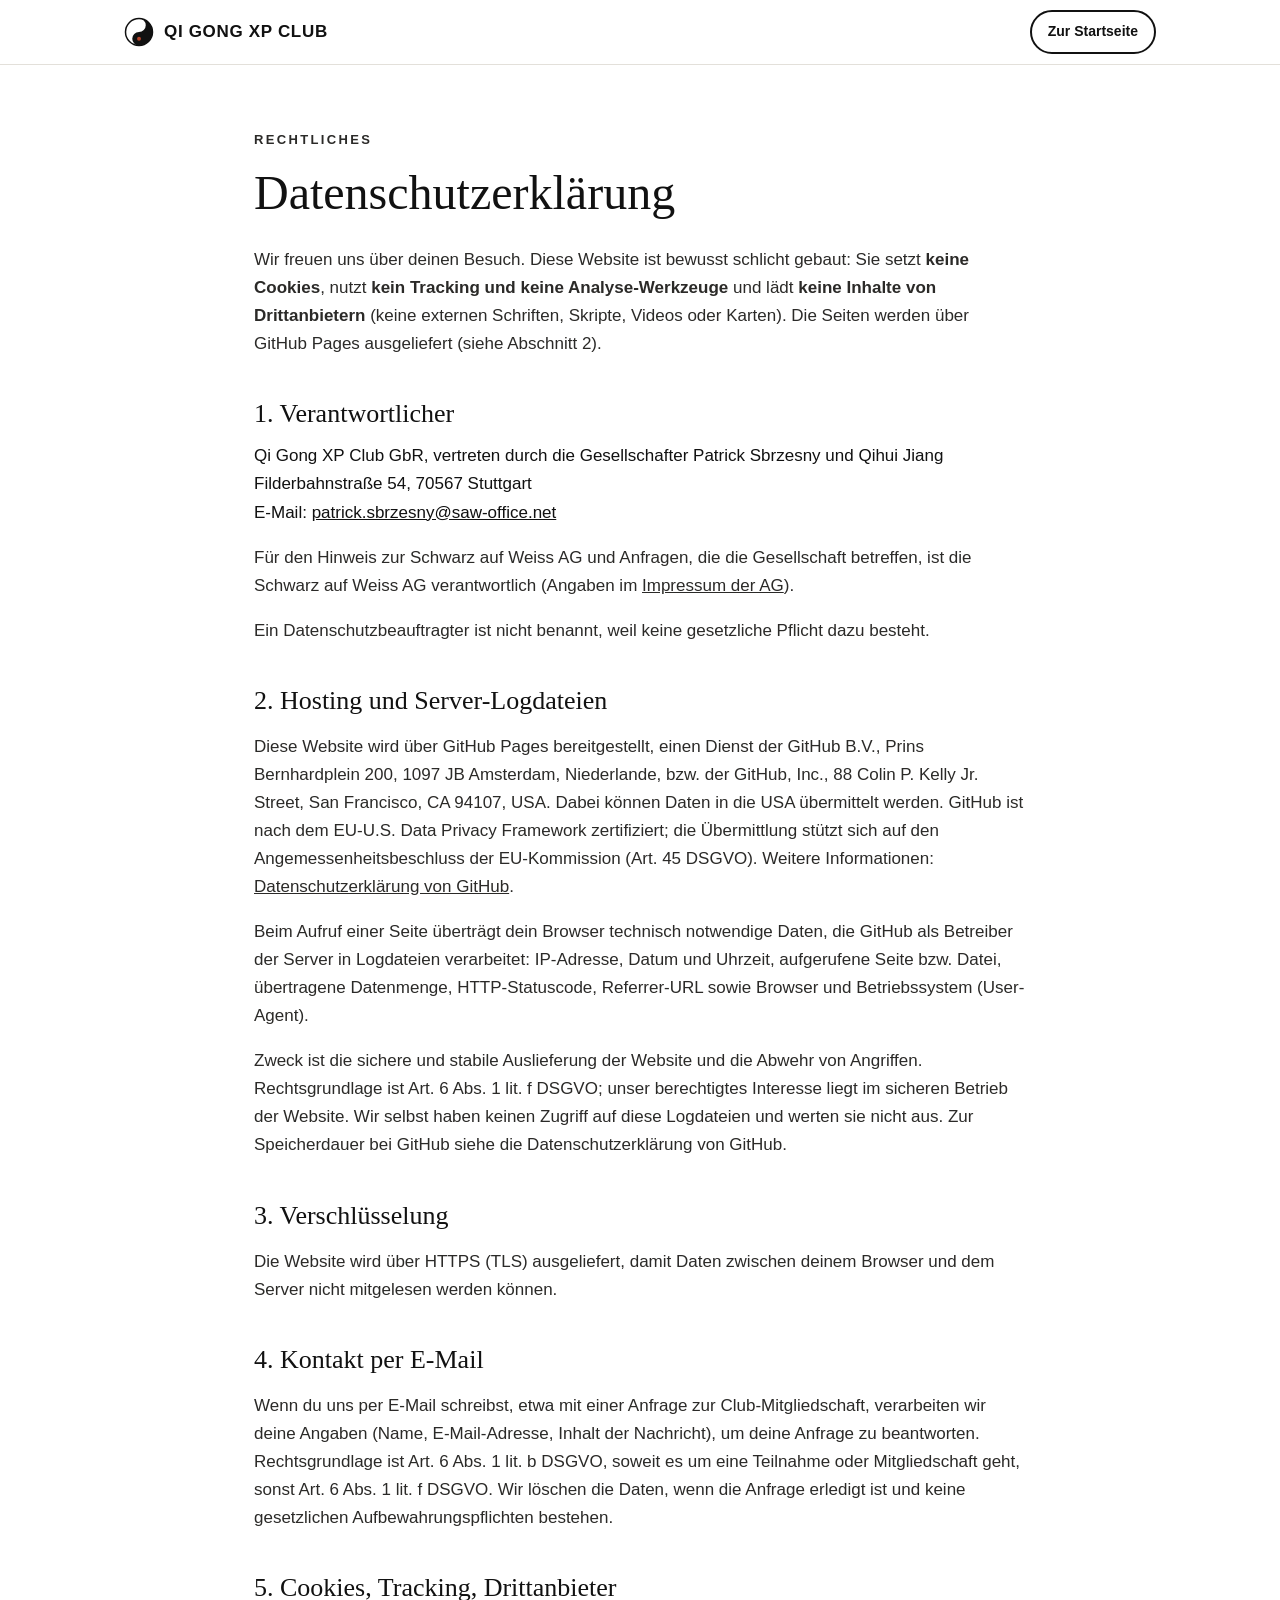
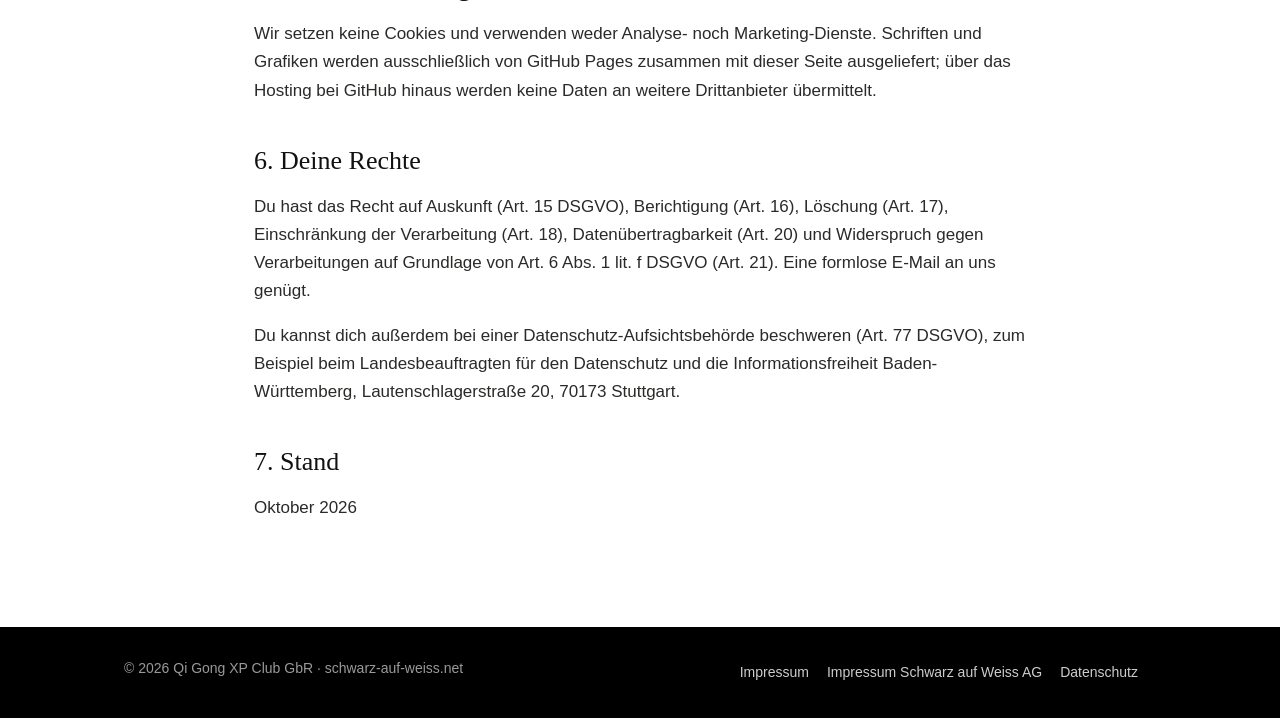
==== commit 751007f4: "Club-Impressum: Anschrift und Kontakt-E-Mail der GbR (bestätigt von Patrick)" ====
--- a/datenschutz.html
+++ b/datenschutz.html
@@ -31,8 +31,8 @@
     <h2>1. Verantwortlicher</h2>
     <address>
       Qi Gong XP Club GbR, vertreten durch die Gesellschafter Patrick Sbrzesny und Qihui Jiang<br>
-      <span class="ph">[PLATZHALTER: ladungsfähige Anschrift der GbR]</span><br>
-      E-Mail: <a href="mailto:info@schwarz-auf-weiss.net">info@schwarz-auf-weiss.net</a>
+      Filderbahnstraße 54, 70567 Stuttgart<br>
+      E-Mail: <a href="mailto:patrick.sbrzesny@saw-office.net">patrick.sbrzesny@saw-office.net</a>
     </address>
     <p>Für den Hinweis zur Schwarz auf Weiss AG und Anfragen, die die Gesellschaft betreffen, ist die Schwarz auf Weiss AG verantwortlich (Angaben im <a href="impressum-ag.html">Impressum der AG</a>).</p>
     <p>Ein Datenschutzbeauftragter ist nicht benannt, weil keine gesetzliche Pflicht dazu besteht.</p>
